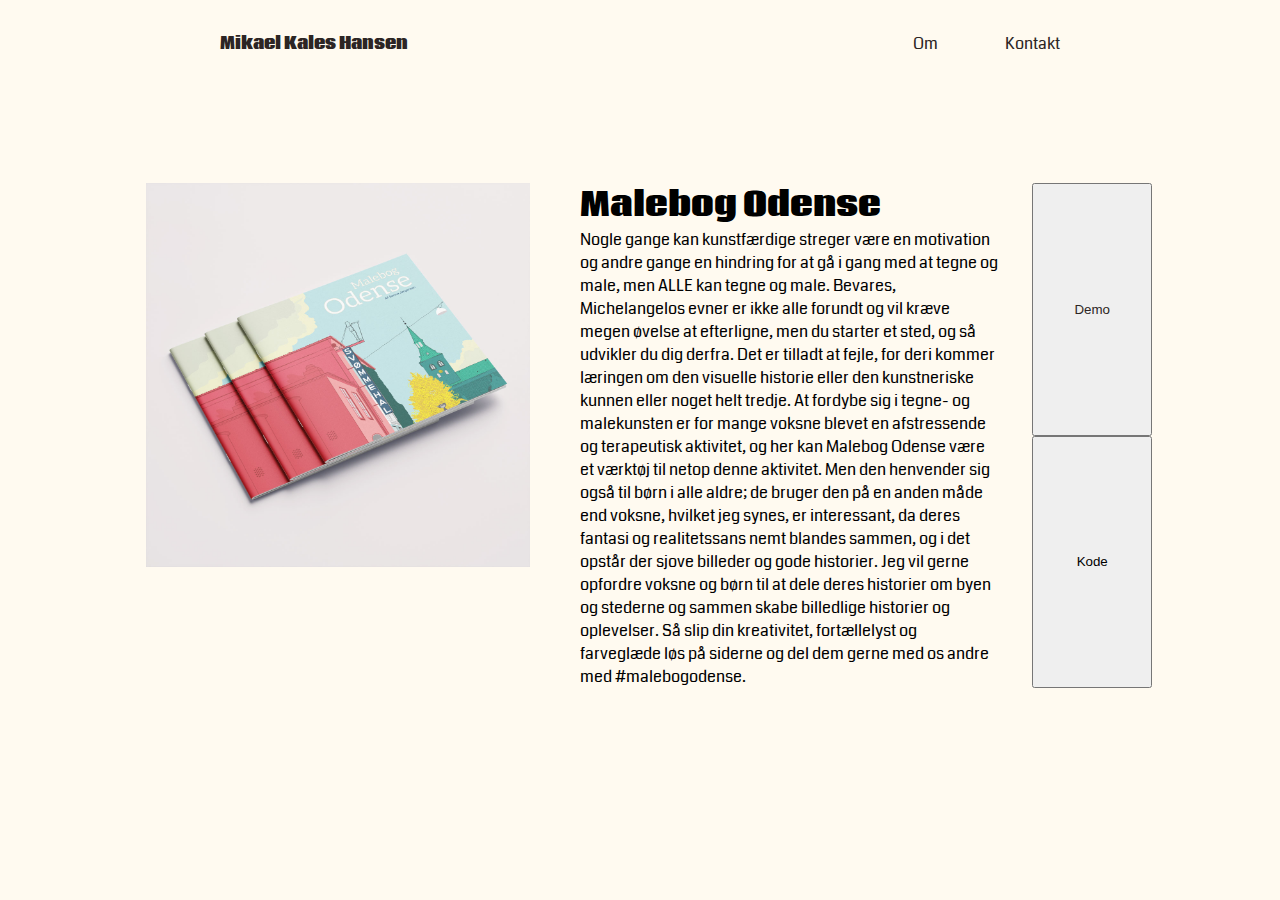
==== malebog-odense.html @ 349d07fb "Setting up sub pages" ====
<!DOCTYPE html>
<html lang="da">
<head>
    <meta charset="UTF-8">
    <meta name="viewport" content="width=device-width, initial-scale=1.0">
    <title>Malebog Odense</title>
    <link rel="stylesheet" href="./css/style.css">
    <link rel="preconnect" href="https://fonts.gstatic.com">
    <link href="https://fonts.googleapis.com/css2?family=Coda:wght@400;800&display=swap" rel="stylesheet">
</head>
<body>
    <header>
        <nav class="navbar">
            <h2><a href="./index.html">Mikael Kales Hansen</a></h2>
           <ul>
               <li><a href="#">Om</a></li>
               <li><a href="#">Kontakt</a></li>
           </ul>
        </nav>
    </header>
    <main>
        <div class="project-wrapper">
            <img class="project-cover-image" src="./assets/stak_malebog1200.jpg" alt="Billede af en stak Malebøger">
            <div class="project-text">
                <h1>Malebog Odense</h1>
                <p>Nogle gange kan kunstfærdige streger være en motivation og andre gange en hindring for at gå i gang med at tegne og male, men ALLE kan tegne og male. Bevares, Michelangelos evner er ikke alle forundt og vil kræve megen øvelse at efterligne, men du starter et sted, og så udvikler du dig derfra. Det er tilladt at fejle, for deri kommer læringen om den visuelle historie eller den kunstneriske kunnen eller noget helt tredje.

                    At fordybe sig i tegne- og malekunsten er for mange voksne blevet en afstressende og terapeutisk aktivitet, og her kan Malebog Odense være et værktøj til netop denne aktivitet. Men den henvender sig også til børn i alle aldre; de bruger den på en anden måde end voksne, hvilket jeg synes, er interessant, da deres fantasi og realitetssans nemt blandes sammen, og i det opstår der sjove billeder og gode historier.
                    
                    Jeg vil gerne opfordre voksne og børn til at dele deres historier om byen og stederne og sammen skabe billedlige historier og oplevelser. Så slip din kreativitet, fortællelyst og farveglæde løs på siderne og del dem gerne med os andre med #malebogodense.</p>
            </div>
            <div class="project-buttons">
                <button class="demo"><a href="https://svg-colouring-book.netlify.app">Demo</a></button>
                <button class="source">Kode</button>
            </div>
        </div>
    </main>
    <footer>

    </footer>
</body>
</html>
---- css/style.css ----
* {
    margin: 0;
    padding: 0;
    box-sizing: border-box;
}

body {
    background-color: #fffaf0;
    font-family: 'Coda', cursive;
    height: 100%;
    width: 100%;
}

.navbar {
    padding-top: 2em;
    display: flex;
    align-items: flex-end;
    align-content: space-between;
    justify-content: space-around;
}

.navbar h2 {
    font-size: 1em;
}

.navbar li {
    font-size: 1em;
    list-style: none;
    display: inline;
    margin-left: 4em;
}

a {
    text-decoration: none;
    color: #2c2524;
}

.hero-container {
    width: 100vw;
    display: grid;
    padding-top: 8em;
}

.center-box {
    place-self: center;
    width: 40vw;
    height: 50vh;
}


main {
    display: grid;
}

.project-thumbs {
    background-color: #fffaf0;
    width: 60vw;
    justify-self: center;
    align-items: center;
    display: grid;
    gap: 2em;
    grid-template-columns: 1fr 1fr 1fr;
}

.panel {
    position: relative;
    border: #2c2524 solid .2em;
    text-align: center;
    height: 30vh;
    display: grid;
    align-items: center;
}

.panel:after {
    content: '';
    position: absolute;
    width: 100%; height:100%;
    top:0; left:0;
    background:rgba(0,0,0,0.6);
    opacity: 0;
    transition: all .8s;
    -webkit-transition: all .8s;
}

.panel h3 {
    opacity: 0;
    transition: all 1s;
    -webkit-transition: all 1s;
}

.panel:hover::after {
    opacity: 1;
}

.panel:hover h3{
    opacity: 1;
    color: #fffaf0;
    z-index: 2;
}

#malebog {
    background-image: url("../assets/stak_malebog1200.jpg");
    background-size: cover;
    background-position: center;
}

#troika {
    background-image: url("../assets/troikafilm_screenshot-1.jpg");
    background-repeat: no-repeat;
    background-size: cover;
    background-position: top;
}

#montana {
    background-image: url("../assets/montanaband_screenshot-1.jpg");
    background-repeat: no-repeat;
    background-size: cover;
    background-position: top;
}

.project-wrapper {
    padding-top: 8em;
    place-self: center;
    max-width: 80vw;
    display: grid;
    grid-template-columns: 1fr 1fr;
    gap: 2em;
}

.project-cover-image {
    max-width: 30vw;
    justify-self: center;
}

.project-text {
    max-width: 40vw;
    justify-self: center;
}

.project-buttons {
    display: grid;
    grid-column-start: 3;
    background-color: none;
    border: none;
    text-decoration: none;
}

.project-buttons :nth-child(n) {
    padding: .5em 1.5em;
}
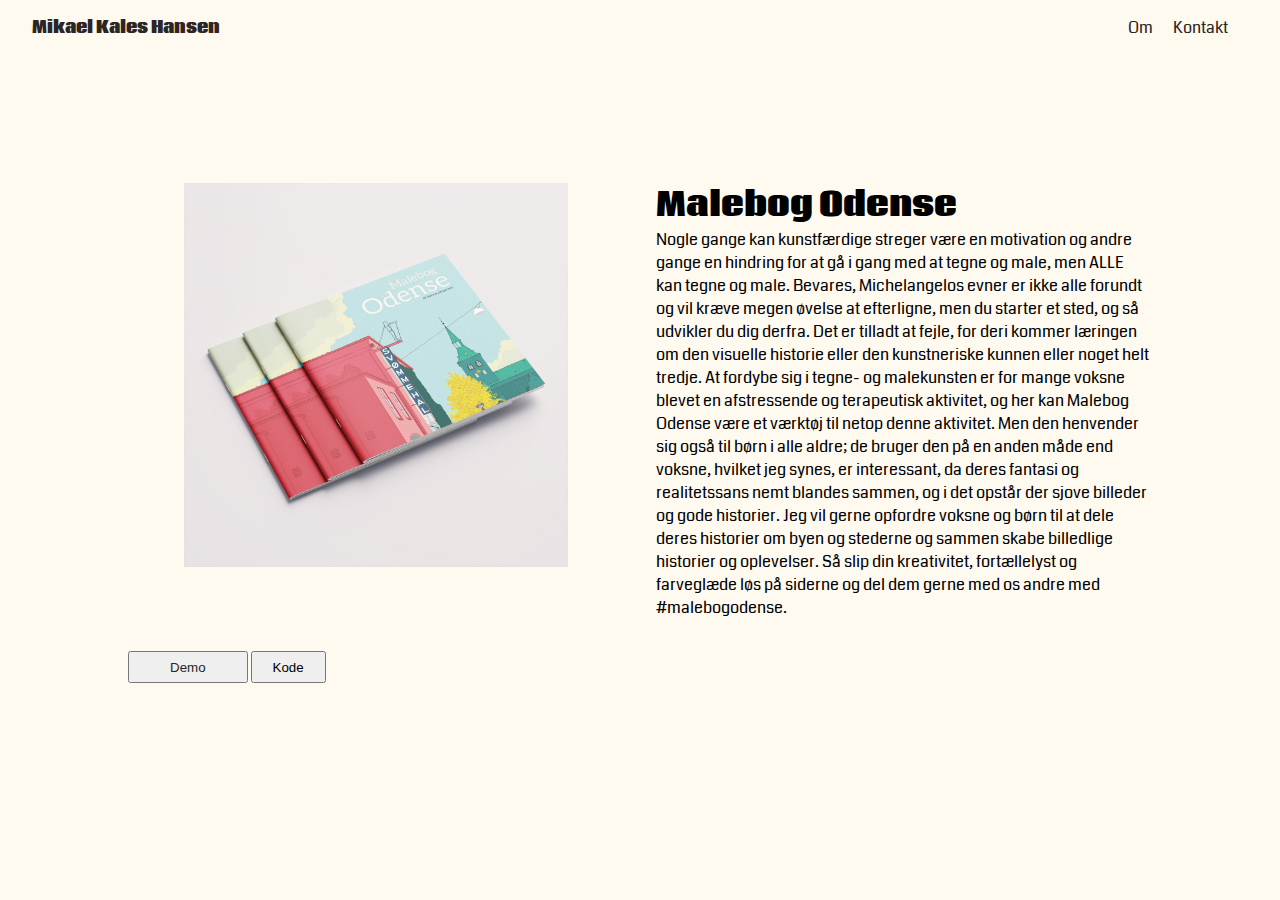
==== commit 150190a6: "fixing some responsiveness issues in nav and grid" ====
--- a/malebog-odense.html
+++ b/malebog-odense.html
@@ -9,7 +9,6 @@
     <link href="https://fonts.googleapis.com/css2?family=Coda:wght@400;800&display=swap" rel="stylesheet">
 </head>
 <body>
-    <header>
         <nav class="navbar">
             <h2><a href="./index.html">Mikael Kales Hansen</a></h2>
            <ul>
@@ -17,7 +16,6 @@
                <li><a href="#">Kontakt</a></li>
            </ul>
         </nav>
-    </header>
     <main>
         <div class="project-wrapper">
             <img class="project-cover-image" src="./assets/stak_malebog1200.jpg" alt="Billede af en stak Malebøger">
--- a/css/style.css
+++ b/css/style.css
@@ -2,6 +2,10 @@
     margin: 0;
     padding: 0;
     box-sizing: border-box;
+}
+
+html {
+    scroll-behavior: smooth;
 }
 
 body {
@@ -12,22 +16,30 @@
 }
 
 .navbar {
-    padding-top: 2em;
     display: flex;
-    align-items: flex-end;
-    align-content: space-between;
-    justify-content: space-around;
+    flex-wrap: wrap;
+    justify-content: center;
+    align-items: center;
+    padding: 1em 2em;
+}
+.navbar h2 {
+    font-size: 1em;
+    place-content: ;
 }
 
-.navbar h2 {
-    font-size: 1em;
+.navbar ul {
+    display: flex;
+    justify-content: flex-end;
 }
 
 .navbar li {
     font-size: 1em;
     list-style: none;
-    display: inline;
-    margin-left: 4em;
+    margin-right: 20px;
+}
+
+.navbar li :last-child {
+    margin-right: 0px;
 }
 
 a {
@@ -35,40 +47,43 @@
     color: #2c2524;
 }
 
+header {
+    display: grid;
+    justify-items: center;
+}
+
 .hero-container {
-    width: 100vw;
     display: grid;
     padding-top: 8em;
+    grid-template-columns: 1fr;
+    place-items: center;
 }
 
 .center-box {
-    place-self: center;
     width: 40vw;
-    height: 50vh;
-}
-
-
-main {
-    display: grid;
+    height: 100%;
+    padding: 4em 1em;
 }
 
 .project-thumbs {
     background-color: #fffaf0;
-    width: 60vw;
-    justify-self: center;
-    align-items: center;
     display: grid;
     gap: 2em;
-    grid-template-columns: 1fr 1fr 1fr;
+    grid-template-columns: repeat(auto-fit, minmax(320px, 1fr));
+    grid-template-rows: 220px;
+    margin-top: 2em;
+    margin-left: 1em;
+    margin-right: 1em;
+    margin-bottom: 2em;
 }
 
 .panel {
     position: relative;
     border: #2c2524 solid .2em;
     text-align: center;
-    height: 30vh;
     display: grid;
     align-items: center;
+    height: 220px;
 }
 
 .panel:after {
@@ -138,8 +153,6 @@
 }
 
 .project-buttons {
-    display: grid;
-    grid-column-start: 3;
     background-color: none;
     border: none;
     text-decoration: none;
@@ -147,4 +160,18 @@
 
 .project-buttons :nth-child(n) {
     padding: .5em 1.5em;
-}+}
+
+
+/* Media queries */
+@media screen and (max-width: 678px) {
+    .project-thumbs {
+        max-width: 90vw;
+    }
+}
+
+@media (min-width: 600px){
+    .navbar {
+        justify-content: space-between;
+    }
+}
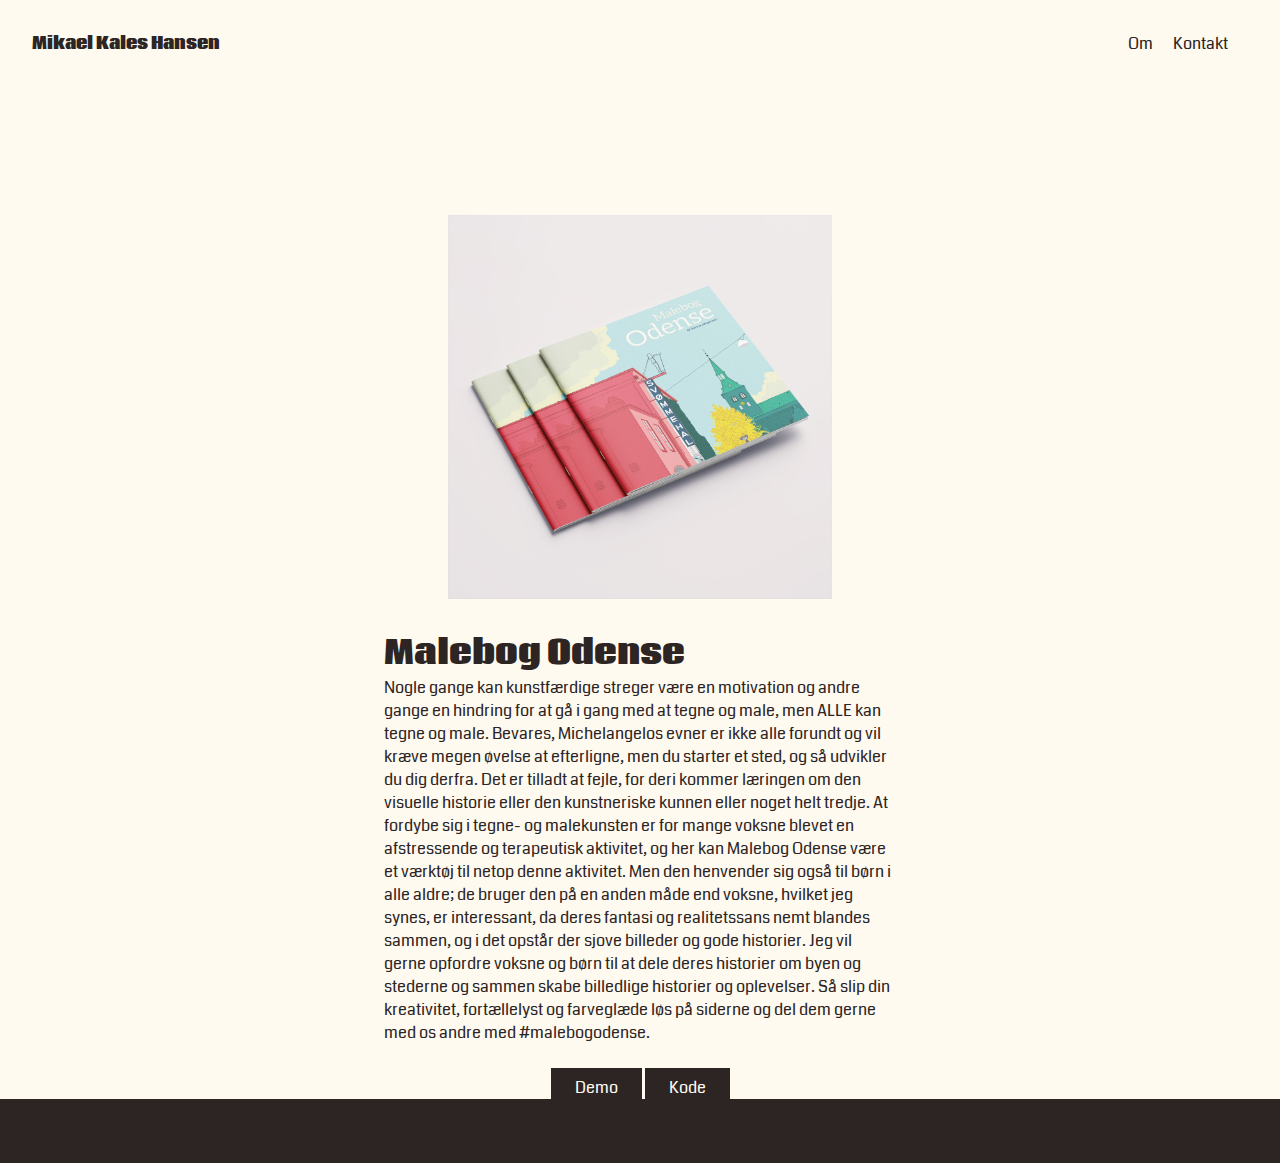
==== commit 81b7ffbe: "changing buttons to links" ====
--- a/malebog-odense.html
+++ b/malebog-odense.html
@@ -28,8 +28,8 @@
                     Jeg vil gerne opfordre voksne og børn til at dele deres historier om byen og stederne og sammen skabe billedlige historier og oplevelser. Så slip din kreativitet, fortællelyst og farveglæde løs på siderne og del dem gerne med os andre med #malebogodense.</p>
             </div>
             <div class="project-buttons">
-                <button class="demo"><a href="https://svg-colouring-book.netlify.app">Demo</a></button>
-                <button class="source">Kode</button>
+                <a href="" class="demo">Demo</a>
+                <a class="source">Kode</a>
             </div>
         </div>
     </main>
--- a/css/style.css
+++ b/css/style.css
@@ -4,15 +4,17 @@
     box-sizing: border-box;
 }
 
-html {
+html, body {
     scroll-behavior: smooth;
-}
-
-body {
+    height: 100%;
+    color: #2c2524;
     background-color: #fffaf0;
     font-family: 'Coda', cursive;
-    height: 100%;
-    width: 100%;
+}
+
+body {
+    display: flex;
+    flex-direction: column;
 }
 
 .navbar {
@@ -20,16 +22,21 @@
     flex-wrap: wrap;
     justify-content: center;
     align-items: center;
-    padding: 1em 2em;
+    padding: 2em 2em;
 }
 .navbar h2 {
     font-size: 1em;
-    place-content: ;
 }
 
 .navbar ul {
     display: flex;
-    justify-content: flex-end;
+    align-items: center;
+    justify-content: center;
+}
+
+.fullwidth {
+    flex: 1 0 100%;
+    justify-content: center;
 }
 
 .navbar li {
@@ -50,19 +57,24 @@
 header {
     display: grid;
     justify-items: center;
+    height: 50vh;
 }
 
 .hero-container {
     display: grid;
-    padding-top: 8em;
+    padding-top: 2em;
     grid-template-columns: 1fr;
     place-items: center;
 }
 
 .center-box {
-    width: 40vw;
+    width: 90vw;
     height: 100%;
     padding: 4em 1em;
+}
+
+main {
+    flex 1 0 auto;
 }
 
 .project-thumbs {
@@ -71,10 +83,8 @@
     gap: 2em;
     grid-template-columns: repeat(auto-fit, minmax(320px, 1fr));
     grid-template-rows: 220px;
-    margin-top: 2em;
-    margin-left: 1em;
-    margin-right: 1em;
-    margin-bottom: 2em;
+    padding: 2em 2em;
+    height 50vh;
 }
 
 .panel {
@@ -134,11 +144,12 @@
 }
 
 .project-wrapper {
+    min-height: 100vh;
     padding-top: 8em;
     place-self: center;
     max-width: 80vw;
     display: grid;
-    grid-template-columns: 1fr 1fr;
+    grid-template-columns: repeat(1fr 1fr 2fr);
     gap: 2em;
 }
 
@@ -153,15 +164,25 @@
 }
 
 .project-buttons {
-    background-color: none;
     border: none;
     text-decoration: none;
+    justify-self: center;
 }
 
 .project-buttons :nth-child(n) {
     padding: .5em 1.5em;
-}
-
+    background-color: #2c2524;
+    color: #fffaf0;
+}
+
+footer {
+    background-color: #2c2524;
+    color: #fffaf0;
+    padding: 2em 1em;
+    text-align: center;
+    width: 100%;
+    flex-shrink: 0;
+}
 
 /* Media queries */
 @media screen and (max-width: 678px) {
@@ -174,4 +195,16 @@
     .navbar {
         justify-content: space-between;
     }
-}
+
+    .fullwidth {
+        flex: 0 1 auto;
+    }
+
+    .navbar ul li {
+        flex: 0 0 auto;
+    }
+
+    .center-box {
+        max-width: 40vw;
+    }
+}
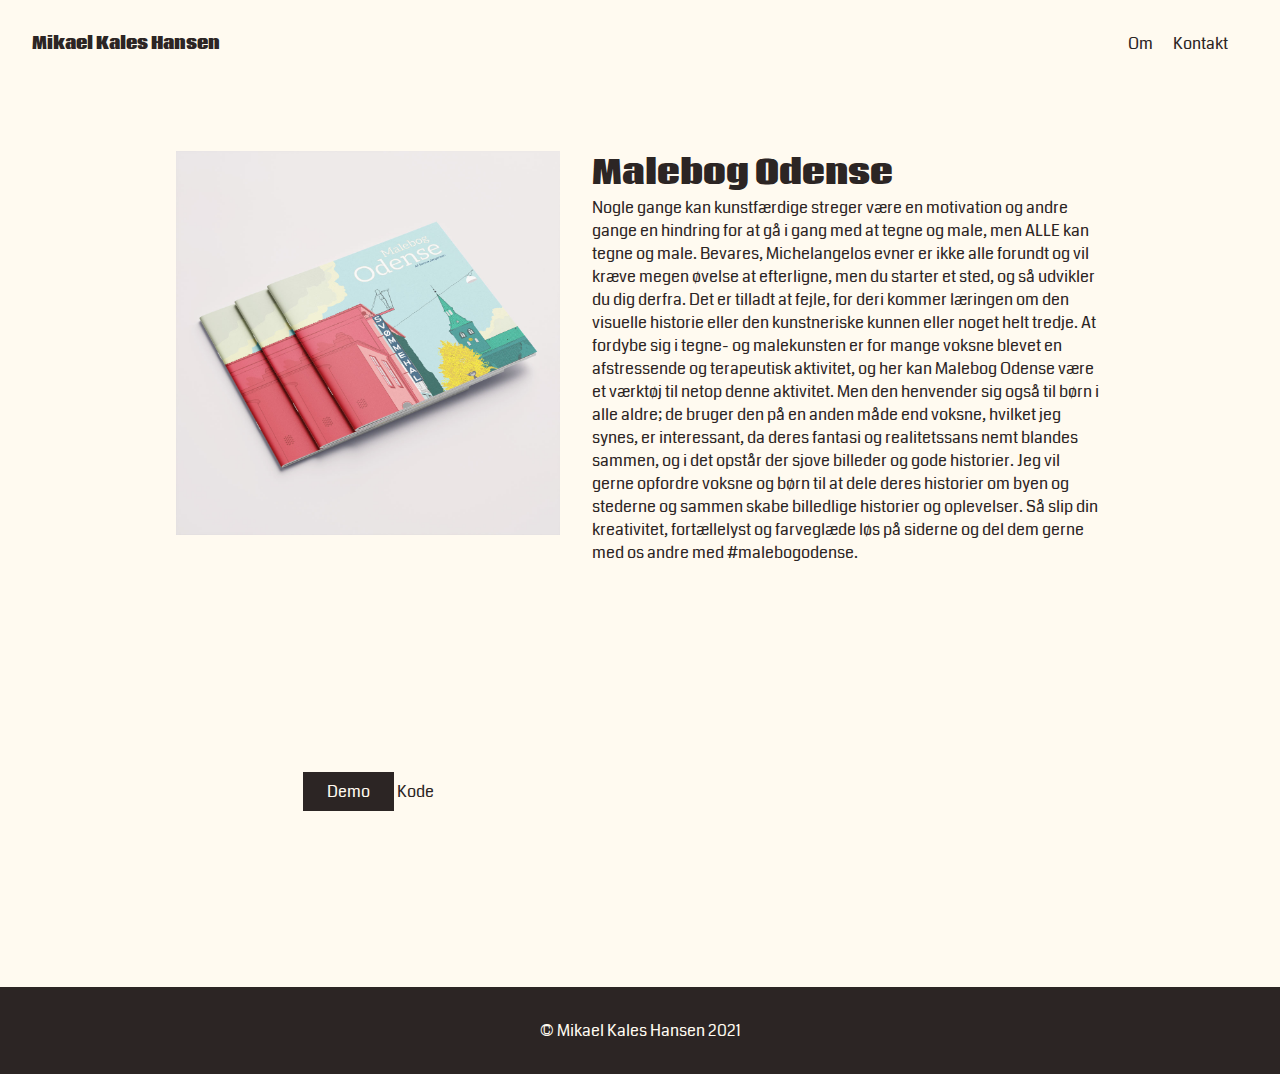
==== commit 9222ad82: "going one-page" ====
--- a/malebog-odense.html
+++ b/malebog-odense.html
@@ -34,7 +34,7 @@
         </div>
     </main>
     <footer>
-
+        <p>&copy; Mikael Kales Hansen 2021</p>
     </footer>
 </body>
 </html>--- a/css/style.css
+++ b/css/style.css
@@ -54,6 +54,10 @@
     color: #2c2524;
 }
 
+a.disabled {
+    display: none;
+}
+
 header {
     display: grid;
     justify-items: center;
@@ -74,48 +78,10 @@
 }
 
 main {
-    flex 1 0 auto;
+    display: grid;
+    flex: 1 0 auto;
 }
 
-.project-thumbs {
-    background-color: #fffaf0;
-    display: grid;
-    gap: 2em;
-    grid-template-columns: repeat(auto-fit, minmax(320px, 1fr));
-    grid-template-rows: 220px;
-    padding: 2em 2em;
-    height 50vh;
-}
-
-.panel {
-    position: relative;
-    border: #2c2524 solid .2em;
-    text-align: center;
-    display: grid;
-    align-items: center;
-    height: 220px;
-}
-
-.panel:after {
-    content: '';
-    position: absolute;
-    width: 100%; height:100%;
-    top:0; left:0;
-    background:rgba(0,0,0,0.6);
-    opacity: 0;
-    transition: all .8s;
-    -webkit-transition: all .8s;
-}
-
-.panel h3 {
-    opacity: 0;
-    transition: all 1s;
-    -webkit-transition: all 1s;
-}
-
-.panel:hover::after {
-    opacity: 1;
-}
 
 .panel:hover h3{
     opacity: 1;
@@ -123,44 +89,55 @@
     z-index: 2;
 }
 
-#malebog {
-    background-image: url("../assets/stak_malebog1200.jpg");
-    background-size: cover;
-    background-position: center;
+.project-cards {
+    padding: 2em 0;
+    width: 80vw;
+    place-self: center;
+    display: grid;
+    grid-template-columns: repeat(auto-fit, minmax(30em, 1fr));
+    gap: 2em;
 }
 
-#troika {
-    background-image: url("../assets/troikafilm_screenshot-1.jpg");
-    background-repeat: no-repeat;
-    background-size: cover;
-    background-position: top;
+.card {
+    position: relative;
+    background-color: #fffaf0;
+    border: #2c2524 solid .2em;
+    display: grid;
 }
 
-#montana {
-    background-image: url("../assets/montanaband_screenshot-1.jpg");
-    background-repeat: no-repeat;
-    background-size: cover;
-    background-position: top;
+.card-img {
+    display: block;
+    width: 100%;
+    height: 15em;
+    object-fit: cover;
+}
+
+.card-body {
+    padding: 2em 3em;
+}
+
+a.card-link {
+    padding: .5em 1.5em;
+    background-color: #2c2524;
+    color: #fffaf0;
 }
 
 .project-wrapper {
+    place-self: center;
     min-height: 100vh;
-    padding-top: 8em;
-    place-self: center;
+    padding-top: 4em;
     max-width: 80vw;
     display: grid;
-    grid-template-columns: repeat(1fr 1fr 2fr);
+    grid-template-columns: 30vw 1fr;
     gap: 2em;
 }
 
 .project-cover-image {
     max-width: 30vw;
-    justify-self: center;
 }
 
 .project-text {
     max-width: 40vw;
-    justify-self: center;
 }
 
 .project-buttons {
@@ -169,7 +146,7 @@
     justify-self: center;
 }
 
-.project-buttons :nth-child(n) {
+.project-buttons :nth-child(1) {
     padding: .5em 1.5em;
     background-color: #2c2524;
     color: #fffaf0;
@@ -185,12 +162,6 @@
 }
 
 /* Media queries */
-@media screen and (max-width: 678px) {
-    .project-thumbs {
-        max-width: 90vw;
-    }
-}
-
 @media (min-width: 600px){
     .navbar {
         justify-content: space-between;
@@ -207,4 +178,8 @@
     .center-box {
         max-width: 40vw;
     }
+
+    .project-thumbs {
+        padding: 2em 10em;
+    }
 }
